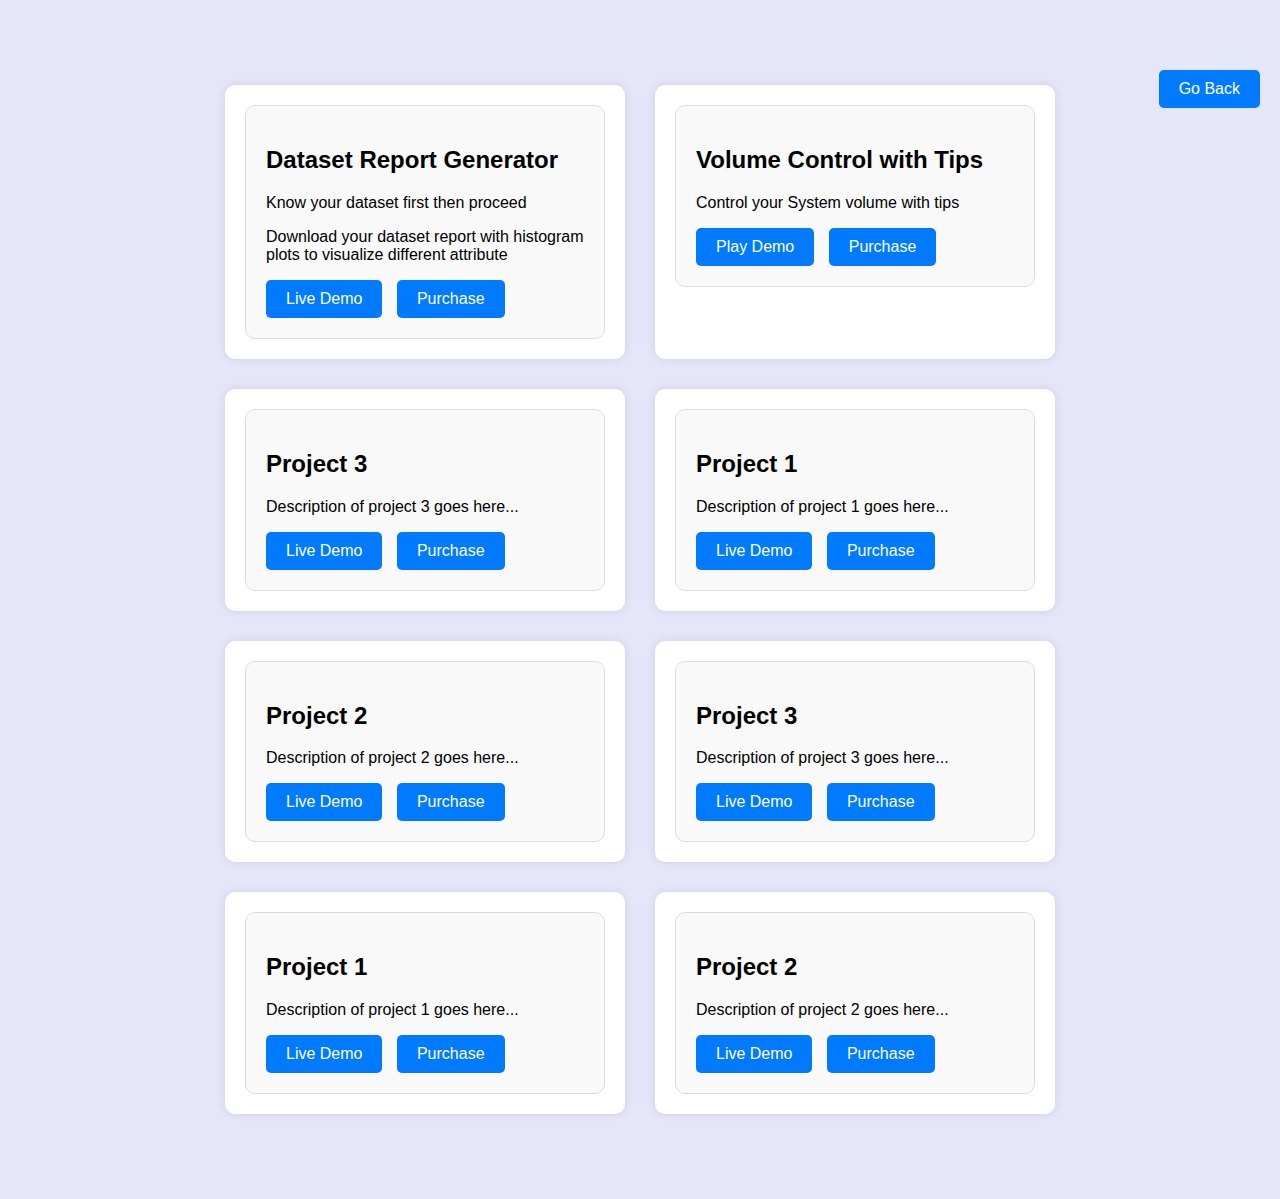
==== mywork.html @ 7c2bbab3 "Qr added" ====
<!DOCTYPE html>
<html lang="en">
<head>
<meta charset="UTF-8">
<meta name="viewport" content="width=device-width, initial-scale=1.0">
<title>My Projects</title>
<style>
  body {
    background-color: lavender;
    font-family: Arial, sans-serif;
    margin: 0;
    padding: 0;
    box-sizing: border-box;
    position: relative;
  }

  .container {
    max-width: 1200px;
    margin: 50px auto;
    padding: 20px;
    display: flex;
    flex-wrap: wrap;
    justify-content: center;
  }

  .project {
    width: 30%;
    margin: 15px;
    padding: 20px;
    background-color: white;
    border-radius: 10px;
    box-shadow: 0 0 10px rgba(0, 0, 0, 0.1);
  }

  .card { 
    padding: 20px;
    border: 1px solid #ddd;
    border-radius: 10px;
    background-color: #f9f9f9;
  }

  .button {
    display: inline-block;
    padding: 10px 20px;
    background-color: #007bff;
    color: white;
    text-decoration: none;
    border-radius: 5px;
    margin-right: 10px;
  }

  .button:hover {
    background-color: #0056b3;
  }

  .back-button {
    position: absolute;
    top: 20px;
    right: 20px;
    padding: 10px 20px;
    background-color: #007bff;
    color: white;
    text-decoration: none;
    border-radius: 5px;
  }

  .back-button:hover {
    background-color: #0056b3;
  }

  @media screen and (max-width: 768px) {
    .project {
      width: 100%;
    }
  }
  /* Modal styles */
.modal {
  display: none; /* Hidden by default */
  position: fixed; /* Stay in place */
  z-index: 1; /* Sit on top */
  left: 0;
  top: 0;
  width: 100%;
  height: 100%;
  overflow: auto; /* Enable scroll if needed */
  background-color: rgb(0,0,0); /* Fallback color */
  background-color: rgba(0,0,0,0.8); /* Black w/ opacity */
}

/* Modal content */
.modal-content {
  background-color: ##ffffff03;
  margin: 10% auto; /* 10% from the top and centered */
  padding: 20px;
  width: 45%; /* Could be more or less, depending on screen size */
}

/* Close button */
.close {
  color: #aaa;
  float: right;
  font-size: 28px;
  font-weight: bold;
}

.close:hover,
.close:focus {
  color: black;
  text-decoration: none;
  cursor: pointer;
}

</style>
</head>
<body>
<a href="index.html" class="back-button">Go Back</a>
<div class="container">
  <div class="project">
    <div class="card">
      <h2>Dataset Report Generator  </h2>
      <p>Know your dataset first then proceed </p>
      <p>Download your dataset report with histogram plots to visualize different attribute</p>
      <a href="https://sum-up-your-report.streamlit.app/"  target="_blank" class="button">Live Demo</a>
      <a href="index.html#pricing" class="button">Purchase</a>
    </div>
  </div>
  <div class="project">
  <div class="card">
    <h2>Volume Control with Tips</h2>
    <p>Control your System volume with tips </p>
    <a href="#" class="button" onclick="openModal()">Play Demo</a>
    <a href="index.html#pricing" class="button">Purchase</a>
  </div>
</div>
<div id="videoModal" class="modal">
  <div class="modal-content">
    <span class="close" onclick="closeModal()">&times;</span>
    <video id="demoVideo" controls width='640' height=''>
      <source src="assets\imgs\projectasssam.mp4" type="video/mp4">
      Your browser does not support the video tag.
    </video>
  </div>
</div>
  <div class="project">
    <div class="card">
      <h2>Project 3</h2>
      <p>Description of project 3 goes here...</p>
      <a href="#" class="button">Live Demo</a>
      <a href="#" class="button">Purchase</a>
    </div>
  </div>
  <div class="project">
    <div class="card">
      <h2>Project 1</h2>
      <p>Description of project 1 goes here...</p>
      <a href="#" class="button">Live Demo</a>
      <a href="#" class="button">Purchase</a>
    </div>
  </div>
  <div class="project">
    <div class="card">
      <h2>Project 2</h2>
      <p>Description of project 2 goes here...</p>
      <a href="#" class="button">Live Demo</a>
      <a href="#" class="button">Purchase</a>
    </div>
  </div>
  <div class="project">
    <div class="card">
      <h2>Project 3</h2>
      <p>Description of project 3 goes here...</p>
      <a href="#" class="button">Live Demo</a>
      <a href="#" class="button">Purchase</a>
    </div>
  </div>
  <div class="project">
    <div class="card">
      <h2>Project 1</h2>
      <p>Description of project 1 goes here...</p>
      <a href="#" class="button">Live Demo</a>
      <a href="#" class="button">Purchase</a>
    </div>
  </div>
  <div class="project">
    <div class="card">
      <h2>Project 2</h2>
      <p>Description of project 2 goes here...</p>
      <a href="#" class="button">Live Demo</a>
      <a href="#" class="button">Purchase</a>
    </div>
  </div>

</div>

<script>
function openModal() {
  var modal = document.getElementById('videoModal');
  modal.style.display = 'block';
}

function closeModal() {
  var modal = document.getElementById('videoModal');
  modal.style.display = 'none';
}

// Pause the video when the modal is closed
document.getElementById('videoModal').addEventListener('click', function(event) {
  if (event.target === this) {
    closeModal();
    var video = document.getElementById('demoVideo');
    video.pause();
  }
});

</script>
</body>
</html>
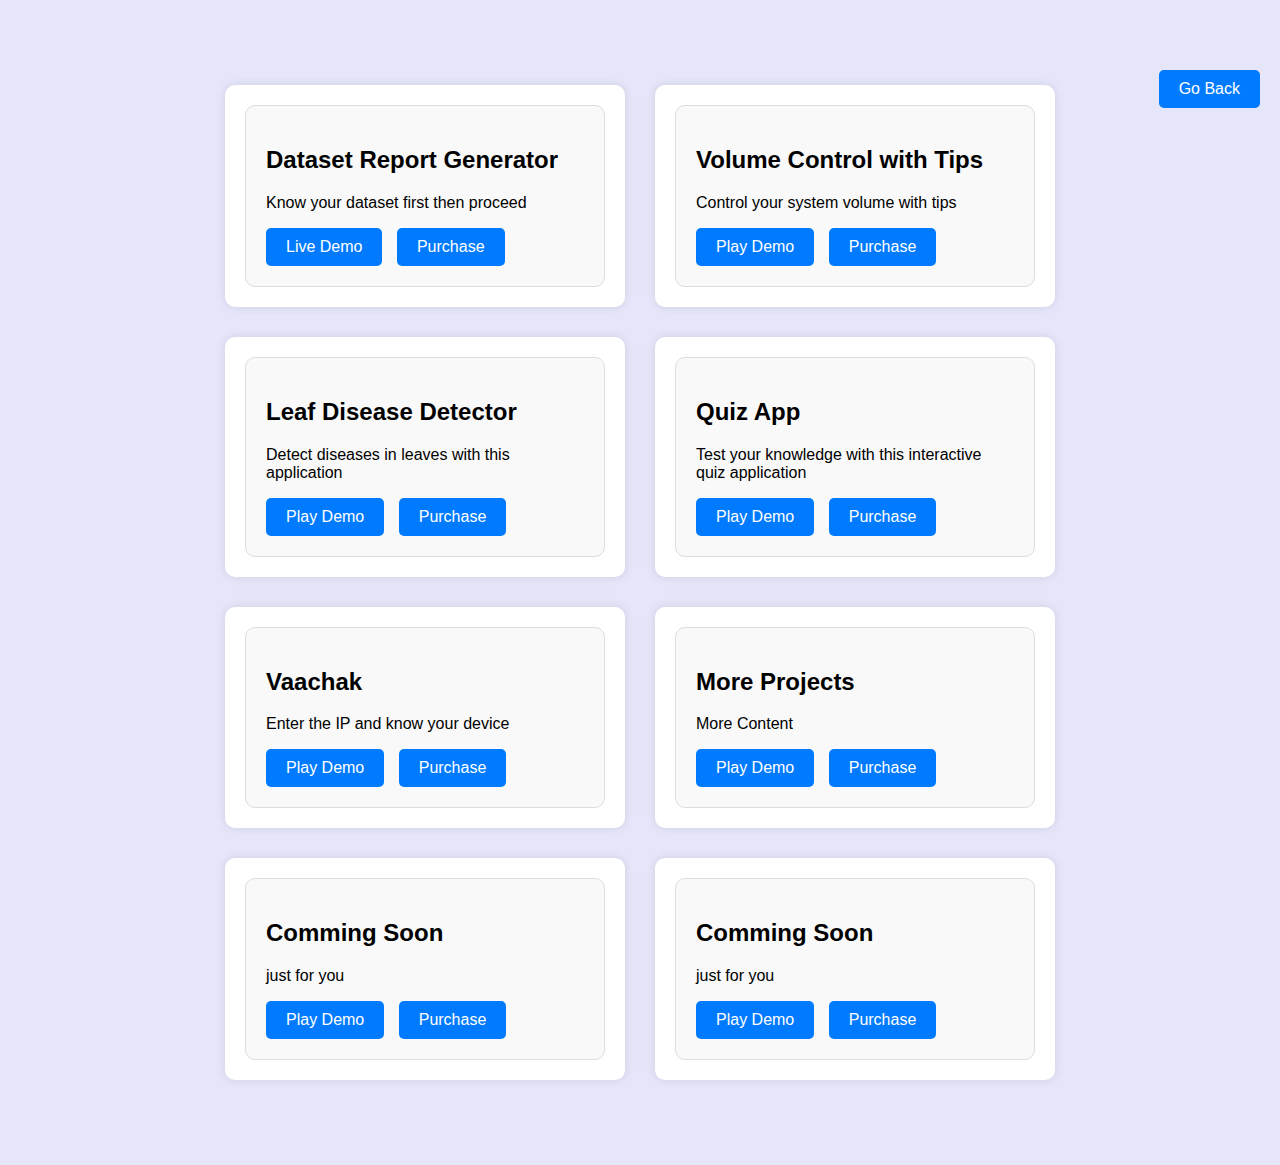
==== commit 46c665f2: "User GP project uploaded" ====
--- a/mywork.html
+++ b/mywork.html
@@ -75,24 +75,23 @@
   }
   /* Modal styles */
 .modal {
-  display: none; /* Hidden by default */
-  position: fixed; /* Stay in place */
-  z-index: 1; /* Sit on top */
+  display: none;
+  position: fixed;
+  z-index: 1;
   left: 0;
   top: 0;
   width: 100%;
   height: 100%;
-  overflow: auto; /* Enable scroll if needed */
-  background-color: rgb(0,0,0); /* Fallback color */
-  background-color: rgba(0,0,0,0.8); /* Black w/ opacity */
+  overflow: auto;
+  background-color: rgba(0,0,0,0.8);
 }
 
 /* Modal content */
 .modal-content {
-  background-color: ##ffffff03;
-  margin: 10% auto; /* 10% from the top and centered */
+  background-color:#ffffff03;
+  margin: 10% auto;
   padding: 20px;
-  width: 45%; /* Could be more or less, depending on screen size */
+  width: 45%;
 }
 
 /* Close button */
@@ -117,98 +116,102 @@
 <div class="container">
   <div class="project">
     <div class="card">
-      <h2>Dataset Report Generator  </h2>
+      <h2>Dataset Report Generator</h2>
       <p>Know your dataset first then proceed </p>
-      <p>Download your dataset report with histogram plots to visualize different attribute</p>
-      <a href="https://sum-up-your-report.streamlit.app/"  target="_blank" class="button">Live Demo</a>
-      <a href="index.html#pricing" class="button">Purchase</a>
-    </div>
-  </div>
-  <div class="project">
-  <div class="card">
-    <h2>Volume Control with Tips</h2>
-    <p>Control your System volume with tips </p>
-    <a href="#" class="button" onclick="openModal()">Play Demo</a>
-    <a href="index.html#pricing" class="button">Purchase</a>
-  </div>
-</div>
+      <a href="https://sum-up-your-report.streamlit.app/" target="_blank" class="button">Live Demo</a>
+      <a href="index.html#pricing" class="button">Purchase</a>
+    </div>
+  </div>
+  <div class="project">
+    <div class="card">
+      <h2>Volume Control with Tips</h2>
+      <p>Control your system volume with tips </p>
+      <a href="#" class="button" onclick="openModal('assets/clips/attendance.mp4')">Play Demo</a>
+      <a href="index.html#pricing" class="button">Purchase</a>
+    </div>
+  </div>
+  <div class="project">
+    <div class="card">
+      <h2>Leaf Disease Detector</h2>
+      <p>Detect diseases in leaves with this application </p>
+      <a href="#" class="button" onclick="openModal('assets/clips/leafdiseasedetector.mp4')">Play Demo</a>
+      <a href="index.html#pricing" class="button">Purchase</a>
+    </div>
+  </div>
+  <div class="project">
+    <div class="card">
+      <h2>Quiz App</h2>
+      <p>Test your knowledge with this interactive quiz application</p>
+      <a href="#" class="button" onclick="openModal('assets/clips/Quizapp.mp4')">Play Demo</a>
+      <a href="index.html#pricing" class="button">Purchase</a>
+    </div>
+  </div>
+  <div class="project">
+    <div class="card">
+      <h2>Vaachak</h2>
+      <p>Enter the IP and know your device</p>
+      <a href="#" class="button" onclick="openModal('assets/clips/vaachak.mp4')">Play Demo</a>
+      <a href="index.html#pricing" class="button">Purchase</a>
+    </div>
+  </div>
+
+
+  <div class="project">
+    <div class="card">
+      <h2>More Projects</h2>
+      <p>More Content</p>
+      <a href="#" class="button" onclick="openModal('assets/clips/demo.mp4')">Play Demo</a>
+      <a href="index.html#pricing" class="button">Purchase</a>
+    </div>
+  </div>
+
+
+  <div class="project">
+    <div class="card">
+      <h2>Comming Soon</h2>
+      <p>just for you</p>
+      <a href="#" class="button" onclick="openModal('assets/clips/demo.mp4')">Play Demo</a>
+      <a href="index.html#pricing" class="button">Purchase</a>
+    </div>
+  </div>
+<div class="project">
+    <div class="card">
+      <h2>Comming Soon</h2>
+      <p>just for you</p>
+      <a href="#" class="button" onclick="openModal('assets/clips/demo.mp4')">Play Demo</a>
+      <a href="index.html#pricing" class="button">Purchase</a>
+    </div>
+  </div>
+
 <div id="videoModal" class="modal">
   <div class="modal-content">
     <span class="close" onclick="closeModal()">&times;</span>
-    <video id="demoVideo" controls width='640' height=''>
-      <source src="assets\imgs\projectasssam.mp4" type="video/mp4">
+    <video id="demoVideo" controls width='640' height='320'>
+      <source src="" type="video/mp4">
       Your browser does not support the video tag.
     </video>
   </div>
 </div>
-  <div class="project">
-    <div class="card">
-      <h2>Project 3</h2>
-      <p>Description of project 3 goes here...</p>
-      <a href="#" class="button">Live Demo</a>
-      <a href="#" class="button">Purchase</a>
-    </div>
-  </div>
-  <div class="project">
-    <div class="card">
-      <h2>Project 1</h2>
-      <p>Description of project 1 goes here...</p>
-      <a href="#" class="button">Live Demo</a>
-      <a href="#" class="button">Purchase</a>
-    </div>
-  </div>
-  <div class="project">
-    <div class="card">
-      <h2>Project 2</h2>
-      <p>Description of project 2 goes here...</p>
-      <a href="#" class="button">Live Demo</a>
-      <a href="#" class="button">Purchase</a>
-    </div>
-  </div>
-  <div class="project">
-    <div class="card">
-      <h2>Project 3</h2>
-      <p>Description of project 3 goes here...</p>
-      <a href="#" class="button">Live Demo</a>
-      <a href="#" class="button">Purchase</a>
-    </div>
-  </div>
-  <div class="project">
-    <div class="card">
-      <h2>Project 1</h2>
-      <p>Description of project 1 goes here...</p>
-      <a href="#" class="button">Live Demo</a>
-      <a href="#" class="button">Purchase</a>
-    </div>
-  </div>
-  <div class="project">
-    <div class="card">
-      <h2>Project 2</h2>
-      <p>Description of project 2 goes here...</p>
-      <a href="#" class="button">Live Demo</a>
-      <a href="#" class="button">Purchase</a>
-    </div>
-  </div>
-
 </div>
-
 <script>
-function openModal() {
+function openModal(videoSrc) {
   var modal = document.getElementById('videoModal');
+  var video = document.getElementById('demoVideo');
+  video.src = videoSrc;
   modal.style.display = 'block';
 }
 
 function closeModal() {
   var modal = document.getElementById('videoModal');
+  var video = document.getElementById('demoVideo');
+  video.pause();
   modal.style.display = 'none';
 }
 
-// Pause the video when the modal is closed
+// Close the modal when clicked outside the modal content
 document.getElementById('videoModal').addEventListener('click', function(event) {
   if (event.target === this) {
     closeModal();
-    var video = document.getElementById('demoVideo');
-    video.pause();
   }
 });
 
